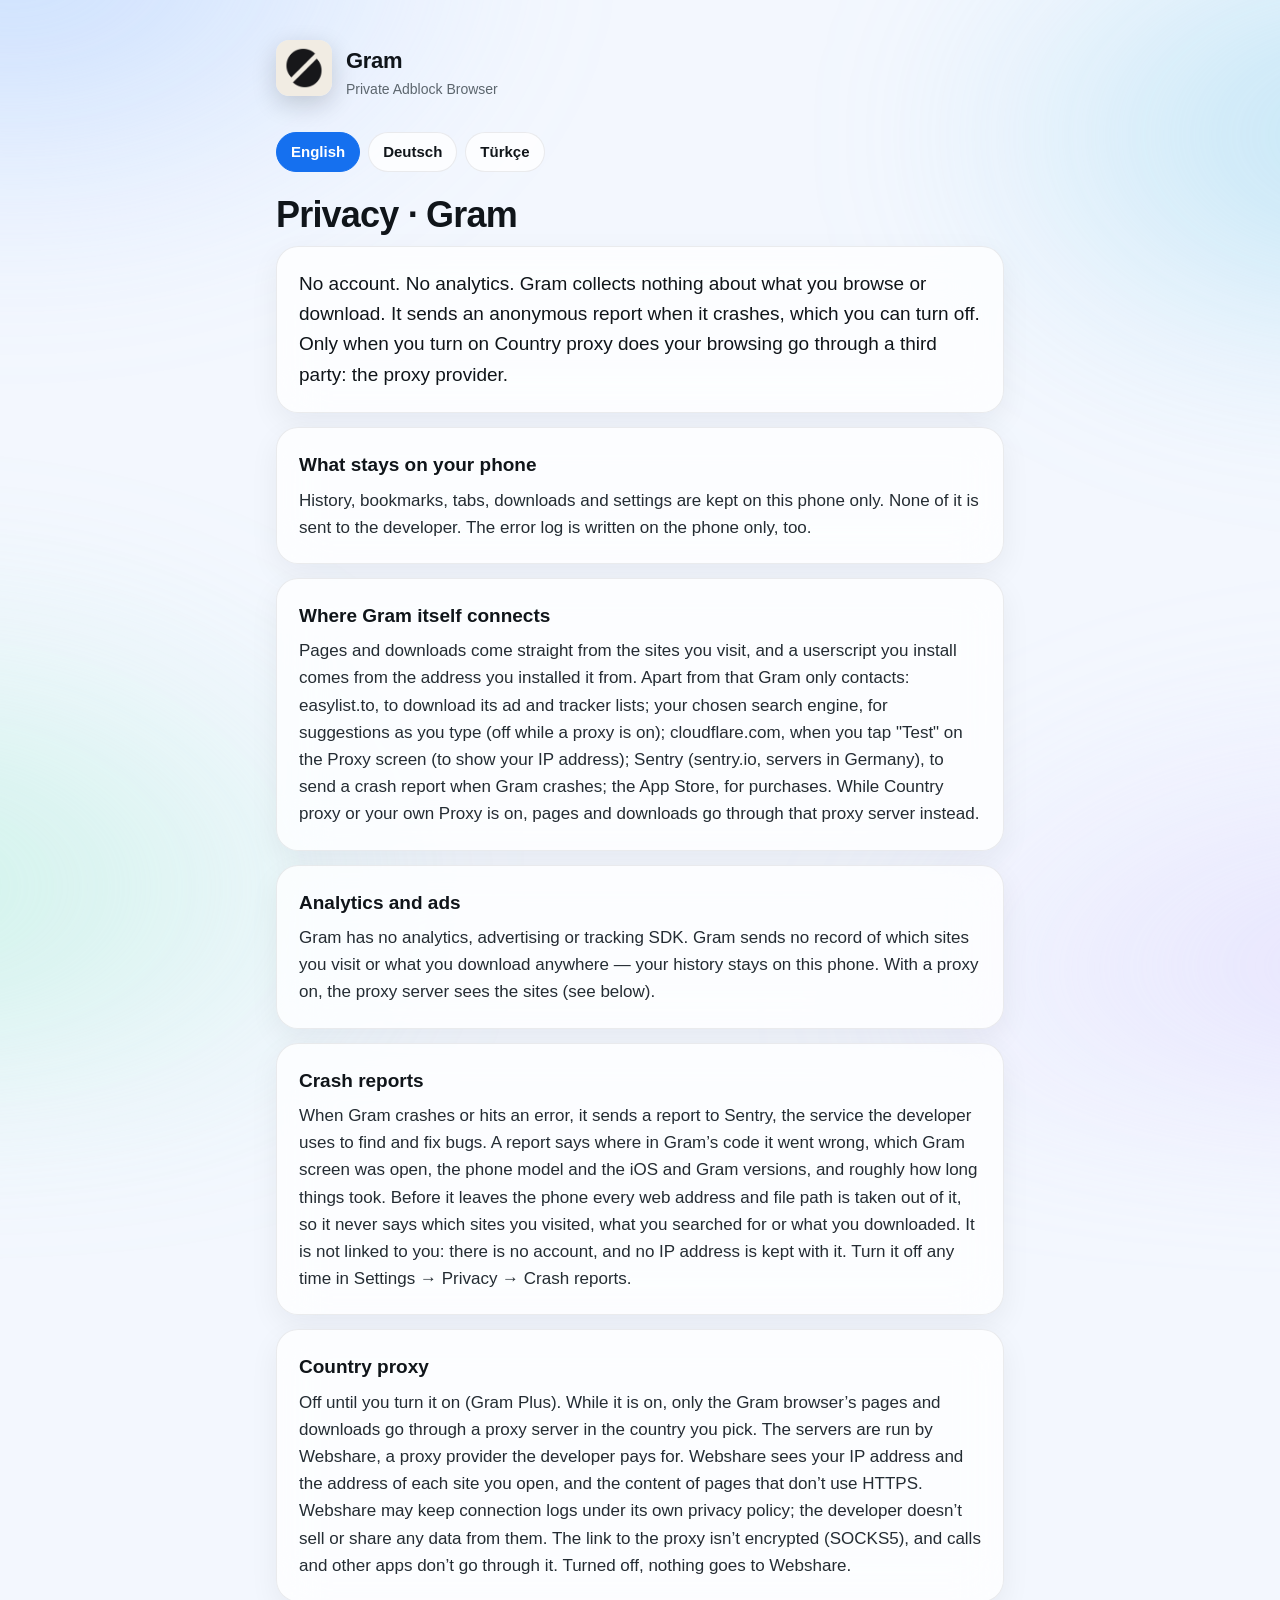
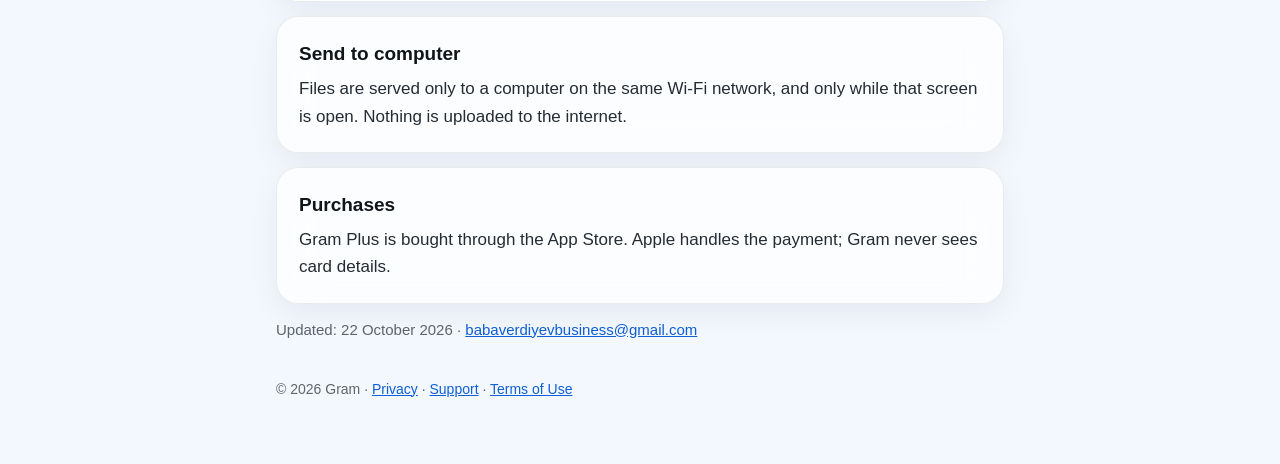
==== privacy/index.html @ 06ae724c "Add privacy policy and support pages Co-Authored-By: Claude Opus 5.5 <noreply@anthropic.com>" ====
<!doctype html>
<html lang="en">
<head>
<meta charset="utf-8">
<meta name="viewport" content="width=device-width, initial-scale=1">
<title>Privacy · Gram</title>
<meta name="description" content="How Gram handles your data.">
<link rel="icon" href="../icon.png">
<link rel="apple-touch-icon" href="../icon.png">
<link rel="stylesheet" href="../style.css">
</head>
<body>
<main>
<header><a href="../"><img src="../icon.png" alt=""></a>
<a href="../" class="brand">Gram<small>Private Adblock Browser</small></a></header>
<nav class="langs" aria-label="Language"><a href="./" aria-current="page" hreflang="en">English</a><a href="de/" hreflang="de">Deutsch</a><a href="tr/" hreflang="tr">Türkçe</a></nav><h1>Privacy · Gram</h1><div class="stack"><p class="lead card">No account. No analytics. Gram collects nothing about what you browse or download. It sends an anonymous report when it crashes, which you can turn off. Only when you turn on Country proxy does your browsing go through a third party: the proxy provider.</p><section class="card"><h2>What stays on your phone</h2><p>History, bookmarks, tabs, downloads and settings are kept on this phone only. None of it is sent to the developer. The error log is written on the phone only, too.</p></section><section class="card"><h2>Where Gram itself connects</h2><p>Pages and downloads come straight from the sites you visit, and a userscript you install comes from the address you installed it from. Apart from that Gram only contacts: easylist.to, to download its ad and tracker lists; your chosen search engine, for suggestions as you type (off while a proxy is on); cloudflare.com, when you tap &quot;Test&quot; on the Proxy screen (to show your IP address); Sentry (sentry.io, servers in Germany), to send a crash report when Gram crashes; the App Store, for purchases. While Country proxy or your own Proxy is on, pages and downloads go through that proxy server instead.</p></section><section class="card"><h2>Analytics and ads</h2><p>Gram has no analytics, advertising or tracking SDK. Gram sends no record of which sites you visit or what you download anywhere — your history stays on this phone. With a proxy on, the proxy server sees the sites (see below).</p></section><section class="card"><h2>Crash reports</h2><p>When Gram crashes or hits an error, it sends a report to Sentry, the service the developer uses to find and fix bugs. A report says where in Gram’s code it went wrong, which Gram screen was open, the phone model and the iOS and Gram versions, and roughly how long things took. Before it leaves the phone every web address and file path is taken out of it, so it never says which sites you visited, what you searched for or what you downloaded. It is not linked to you: there is no account, and no IP address is kept with it. Turn it off any time in Settings → Privacy → Crash reports.</p></section><section class="card"><h2>Country proxy</h2><p>Off until you turn it on (Gram Plus). While it is on, only the Gram browser’s pages and downloads go through a proxy server in the country you pick. The servers are run by Webshare, a proxy provider the developer pays for. Webshare sees your IP address and the address of each site you open, and the content of pages that don’t use HTTPS. Webshare may keep connection logs under its own privacy policy; the developer doesn’t sell or share any data from them. The link to the proxy isn’t encrypted (SOCKS5), and calls and other apps don’t go through it. Turned off, nothing goes to Webshare.</p></section><section class="card"><h2>Send to computer</h2><p>Files are served only to a computer on the same Wi-Fi network, and only while that screen is open. Nothing is uploaded to the internet.</p></section><section class="card"><h2>Purchases</h2><p>Gram Plus is bought through the App Store. Apple handles the payment; Gram never sees card details.</p></section><p class="muted">Updated: 22 October 2026 · <a href="mailto:babaverdiyevbusiness@gmail.com">babaverdiyevbusiness@gmail.com</a></p></div>
<footer>© 2026 Gram · <a href="../privacy/">Privacy</a> · <a href="../support/">Support</a> · <a href="https://www.apple.com/legal/internet-services/itunes/dev/stdeula/">Terms of Use</a></footer>
</main>
</body>
</html>
---- style.css ----
:root {
  --ink: #10151A; --body: #242C33; --muted: #5C666E; --line: rgba(16,21,26,.08);
  --azure: #1570EF; --azure-text: #0F5FD6; --bg: #F3F7FE; --card: rgba(255,255,255,.78);
}
@media (prefers-color-scheme: dark) {
  :root { --ink: #F2F5F8; --body: #D5DBE0; --muted: #98A2AB; --line: rgba(255,255,255,.10);
          --azure-text: #7FB2FF; --bg: #0E1116; --card: rgba(28,33,40,.82); }
}
* { box-sizing: border-box; }
html { -webkit-text-size-adjust: 100%; }
body { margin: 0; background: var(--bg); color: var(--body);
       font: 17px/1.6 -apple-system, BlinkMacSystemFont, "SF Pro Text", "Segoe UI", Roboto, sans-serif; }
body::before { content: ''; position: fixed; inset: -20%; z-index: -1; filter: blur(90px); opacity: .55;
  background: radial-gradient(40% 35% at 15% 10%, #9CC4FF, transparent 70%),
              radial-gradient(35% 30% at 90% 25%, #8AD3EE, transparent 70%),
              radial-gradient(40% 35% at 10% 85%, #A9EFD6, transparent 70%),
              radial-gradient(40% 35% at 90% 95%, #D8CCFF, transparent 70%); }
main { max-width: 760px; margin: 0 auto; padding: 40px 16px 64px; }
header { display: flex; align-items: center; gap: 14px; margin-bottom: 28px; }
header img { width: 56px; height: 56px; border-radius: 13px; box-shadow: 0 8px 24px rgba(16,21,26,.18); }
header a { color: inherit; text-decoration: none; }
.brand { font-weight: 800; font-size: 22px; color: var(--ink); letter-spacing: -.3px; }
.brand small { display: block; font-weight: 500; font-size: 14px; color: var(--muted); letter-spacing: 0; }
h1 { color: var(--ink); font-size: 36px; line-height: 1.15; letter-spacing: -.8px; margin: 0 0 10px; }
h2 { color: var(--ink); font-size: 19px; margin: 0 0 6px; }
p { margin: 0; }
.card { background: var(--card); border: 1px solid var(--line); border-radius: 22px; padding: 22px 22px;
        backdrop-filter: blur(24px) saturate(1.5); -webkit-backdrop-filter: blur(24px) saturate(1.5);
        box-shadow: 0 10px 30px rgba(16,21,26,.06); }
.stack > * + * { margin-top: 14px; }
.lead { font-size: 19px; color: var(--ink); }
.muted { color: var(--muted); font-size: 15px; }
a { color: var(--azure-text); }
.langs { display: flex; gap: 8px; flex-wrap: wrap; margin: 0 0 22px; }
.langs a { text-decoration: none; padding: 7px 14px; border-radius: 999px; font-size: 15px; font-weight: 600;
           background: var(--card); border: 1px solid var(--line); color: var(--ink); }
.langs a[aria-current] { background: var(--azure); color: #fff; border-color: var(--azure); }
.btn { display: inline-block; padding: 12px 20px; border-radius: 14px; background: var(--azure); color: #fff;
       font-weight: 600; text-decoration: none; }
.links { display: flex; gap: 12px; flex-wrap: wrap; }
footer { margin-top: 36px; color: var(--muted); font-size: 14px; }
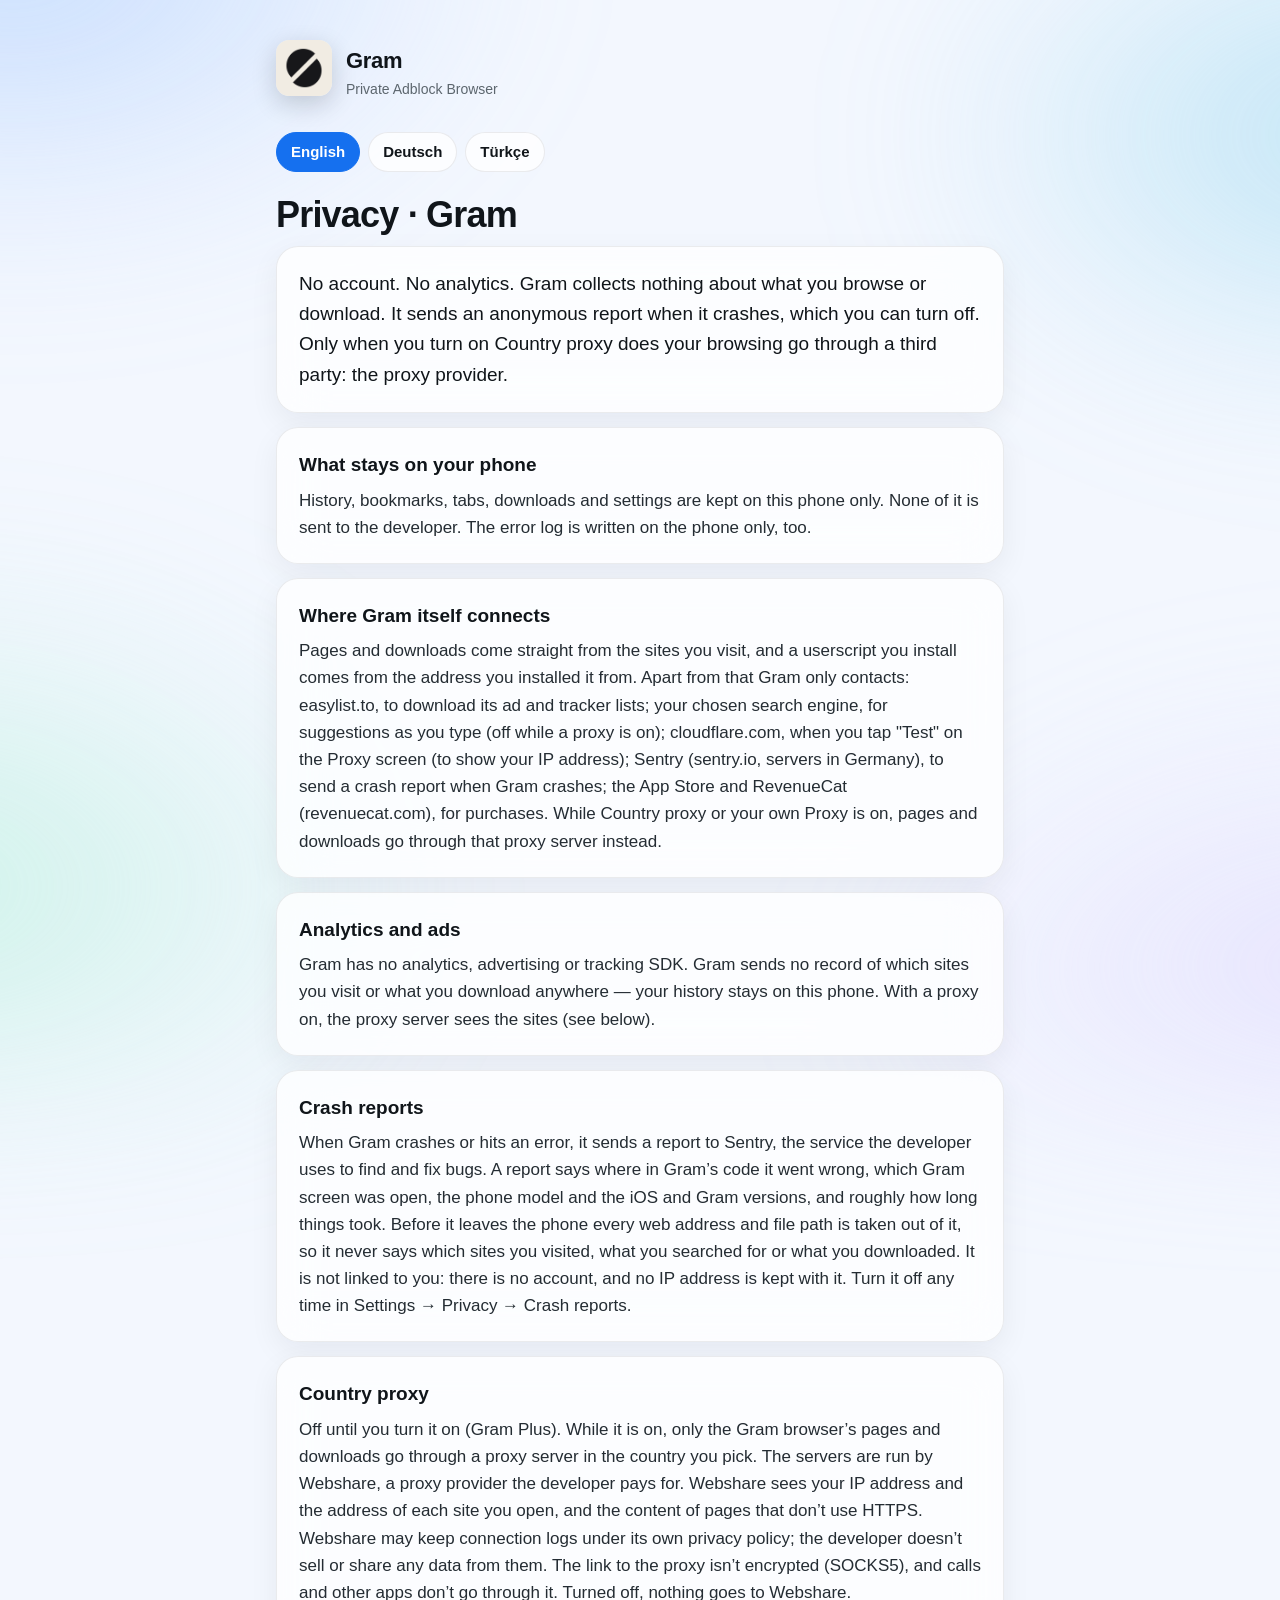
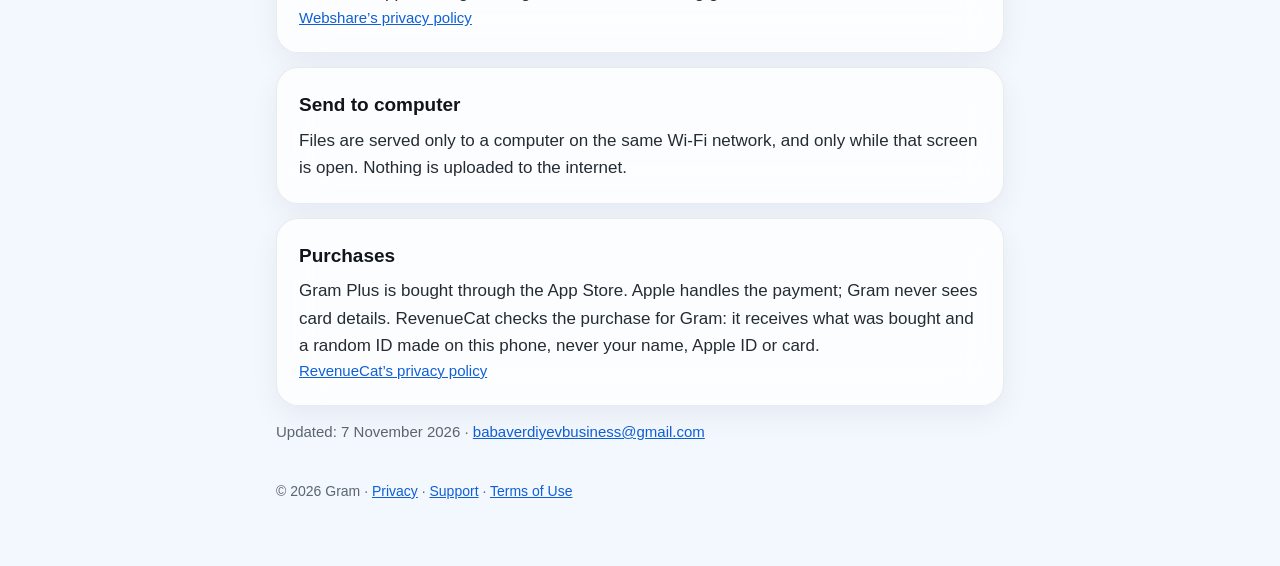
==== commit 3fed8851: "Name RevenueCat in the privacy policy, link RevenueCat and Webshare policies" ====
--- a/privacy/index.html
+++ b/privacy/index.html
@@ -13,7 +13,7 @@
 <main>
 <header><a href="../"><img src="../icon.png" alt=""></a>
 <a href="../" class="brand">Gram<small>Private Adblock Browser</small></a></header>
-<nav class="langs" aria-label="Language"><a href="./" aria-current="page" hreflang="en">English</a><a href="de/" hreflang="de">Deutsch</a><a href="tr/" hreflang="tr">Türkçe</a></nav><h1>Privacy · Gram</h1><div class="stack"><p class="lead card">No account. No analytics. Gram collects nothing about what you browse or download. It sends an anonymous report when it crashes, which you can turn off. Only when you turn on Country proxy does your browsing go through a third party: the proxy provider.</p><section class="card"><h2>What stays on your phone</h2><p>History, bookmarks, tabs, downloads and settings are kept on this phone only. None of it is sent to the developer. The error log is written on the phone only, too.</p></section><section class="card"><h2>Where Gram itself connects</h2><p>Pages and downloads come straight from the sites you visit, and a userscript you install comes from the address you installed it from. Apart from that Gram only contacts: easylist.to, to download its ad and tracker lists; your chosen search engine, for suggestions as you type (off while a proxy is on); cloudflare.com, when you tap &quot;Test&quot; on the Proxy screen (to show your IP address); Sentry (sentry.io, servers in Germany), to send a crash report when Gram crashes; the App Store, for purchases. While Country proxy or your own Proxy is on, pages and downloads go through that proxy server instead.</p></section><section class="card"><h2>Analytics and ads</h2><p>Gram has no analytics, advertising or tracking SDK. Gram sends no record of which sites you visit or what you download anywhere — your history stays on this phone. With a proxy on, the proxy server sees the sites (see below).</p></section><section class="card"><h2>Crash reports</h2><p>When Gram crashes or hits an error, it sends a report to Sentry, the service the developer uses to find and fix bugs. A report says where in Gram’s code it went wrong, which Gram screen was open, the phone model and the iOS and Gram versions, and roughly how long things took. Before it leaves the phone every web address and file path is taken out of it, so it never says which sites you visited, what you searched for or what you downloaded. It is not linked to you: there is no account, and no IP address is kept with it. Turn it off any time in Settings → Privacy → Crash reports.</p></section><section class="card"><h2>Country proxy</h2><p>Off until you turn it on (Gram Plus). While it is on, only the Gram browser’s pages and downloads go through a proxy server in the country you pick. The servers are run by Webshare, a proxy provider the developer pays for. Webshare sees your IP address and the address of each site you open, and the content of pages that don’t use HTTPS. Webshare may keep connection logs under its own privacy policy; the developer doesn’t sell or share any data from them. The link to the proxy isn’t encrypted (SOCKS5), and calls and other apps don’t go through it. Turned off, nothing goes to Webshare.</p></section><section class="card"><h2>Send to computer</h2><p>Files are served only to a computer on the same Wi-Fi network, and only while that screen is open. Nothing is uploaded to the internet.</p></section><section class="card"><h2>Purchases</h2><p>Gram Plus is bought through the App Store. Apple handles the payment; Gram never sees card details.</p></section><p class="muted">Updated: 22 October 2026 · <a href="mailto:babaverdiyevbusiness@gmail.com">babaverdiyevbusiness@gmail.com</a></p></div>
+<nav class="langs" aria-label="Language"><a href="./" aria-current="page" hreflang="en">English</a><a href="de/" hreflang="de">Deutsch</a><a href="tr/" hreflang="tr">Türkçe</a></nav><h1>Privacy · Gram</h1><div class="stack"><p class="lead card">No account. No analytics. Gram collects nothing about what you browse or download. It sends an anonymous report when it crashes, which you can turn off. Only when you turn on Country proxy does your browsing go through a third party: the proxy provider.</p><section class="card"><h2>What stays on your phone</h2><p>History, bookmarks, tabs, downloads and settings are kept on this phone only. None of it is sent to the developer. The error log is written on the phone only, too.</p></section><section class="card"><h2>Where Gram itself connects</h2><p>Pages and downloads come straight from the sites you visit, and a userscript you install comes from the address you installed it from. Apart from that Gram only contacts: easylist.to, to download its ad and tracker lists; your chosen search engine, for suggestions as you type (off while a proxy is on); cloudflare.com, when you tap &quot;Test&quot; on the Proxy screen (to show your IP address); Sentry (sentry.io, servers in Germany), to send a crash report when Gram crashes; the App Store and RevenueCat (revenuecat.com), for purchases. While Country proxy or your own Proxy is on, pages and downloads go through that proxy server instead.</p></section><section class="card"><h2>Analytics and ads</h2><p>Gram has no analytics, advertising or tracking SDK. Gram sends no record of which sites you visit or what you download anywhere — your history stays on this phone. With a proxy on, the proxy server sees the sites (see below).</p></section><section class="card"><h2>Crash reports</h2><p>When Gram crashes or hits an error, it sends a report to Sentry, the service the developer uses to find and fix bugs. A report says where in Gram’s code it went wrong, which Gram screen was open, the phone model and the iOS and Gram versions, and roughly how long things took. Before it leaves the phone every web address and file path is taken out of it, so it never says which sites you visited, what you searched for or what you downloaded. It is not linked to you: there is no account, and no IP address is kept with it. Turn it off any time in Settings → Privacy → Crash reports.</p></section><section class="card"><h2>Country proxy</h2><p>Off until you turn it on (Gram Plus). While it is on, only the Gram browser’s pages and downloads go through a proxy server in the country you pick. The servers are run by Webshare, a proxy provider the developer pays for. Webshare sees your IP address and the address of each site you open, and the content of pages that don’t use HTTPS. Webshare may keep connection logs under its own privacy policy; the developer doesn’t sell or share any data from them. The link to the proxy isn’t encrypted (SOCKS5), and calls and other apps don’t go through it. Turned off, nothing goes to Webshare.</p><p class="muted"><a href="https://www.webshare.io/privacy-policy">Webshare’s privacy policy</a></p></section><section class="card"><h2>Send to computer</h2><p>Files are served only to a computer on the same Wi-Fi network, and only while that screen is open. Nothing is uploaded to the internet.</p></section><section class="card"><h2>Purchases</h2><p>Gram Plus is bought through the App Store. Apple handles the payment; Gram never sees card details. RevenueCat checks the purchase for Gram: it receives what was bought and a random ID made on this phone, never your name, Apple ID or card.</p><p class="muted"><a href="https://www.revenuecat.com/privacy">RevenueCat’s privacy policy</a></p></section><p class="muted">Updated: 7 November 2026 · <a href="mailto:babaverdiyevbusiness@gmail.com">babaverdiyevbusiness@gmail.com</a></p></div>
 <footer>© 2026 Gram · <a href="../privacy/">Privacy</a> · <a href="../support/">Support</a> · <a href="https://www.apple.com/legal/internet-services/itunes/dev/stdeula/">Terms of Use</a></footer>
 </main>
 </body>
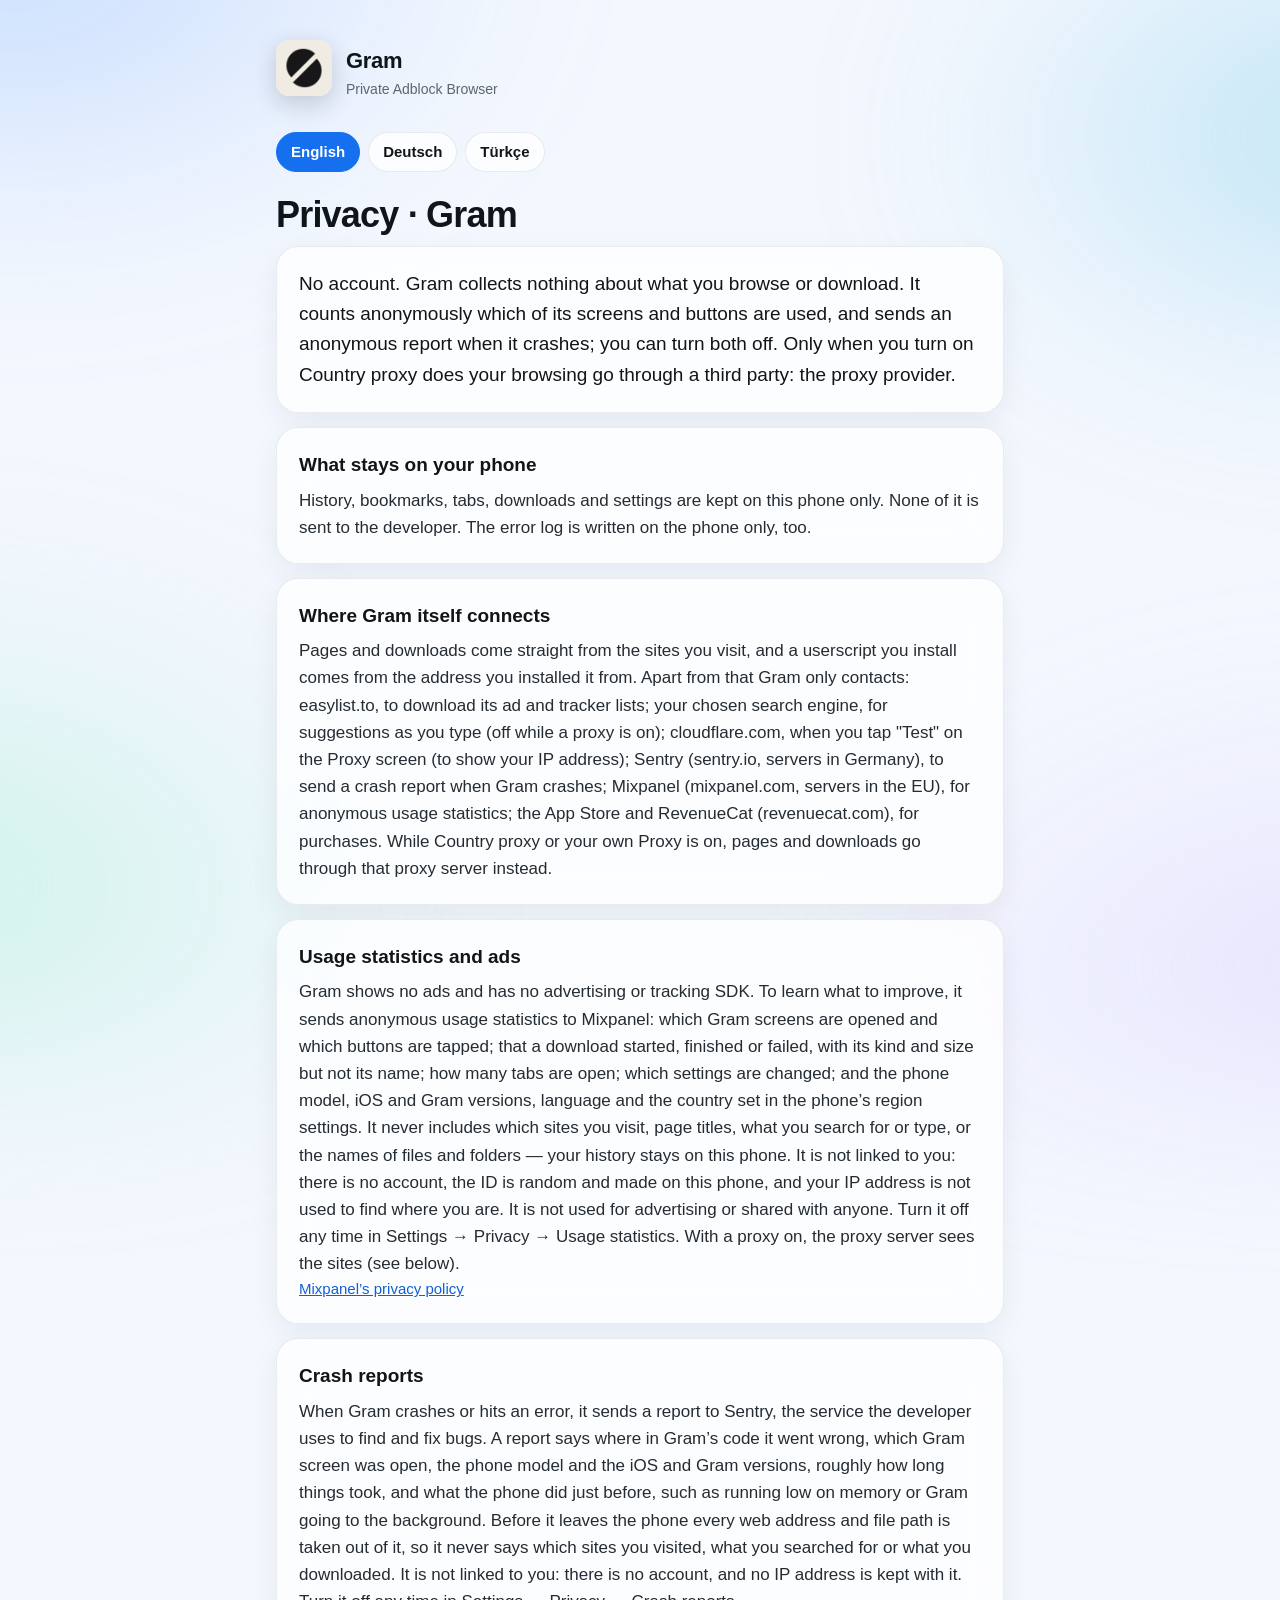
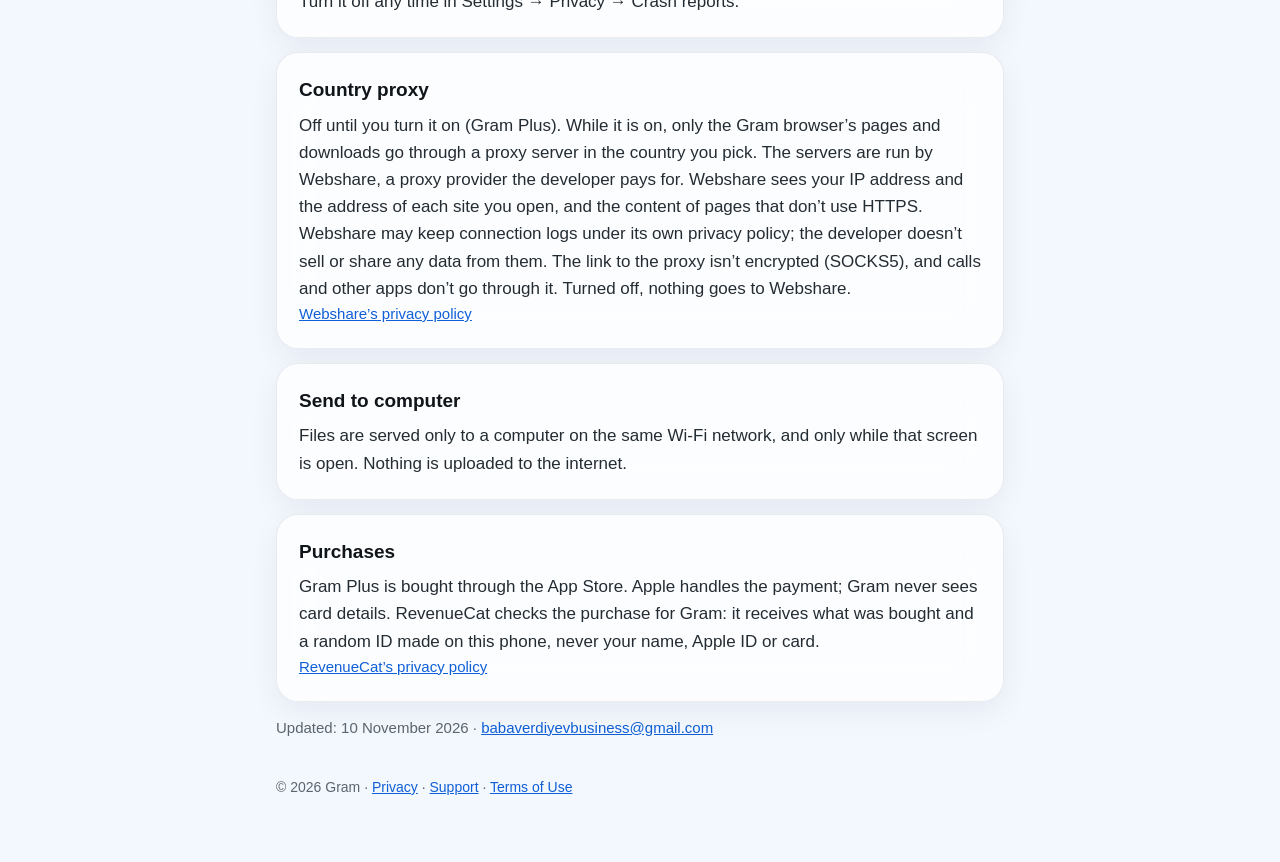
==== commit a269c7df: "Add anonymous usage statistics (Mixpanel) to the privacy policy" ====
--- a/privacy/index.html
+++ b/privacy/index.html
@@ -13,7 +13,7 @@
 <main>
 <header><a href="../"><img src="../icon.png" alt=""></a>
 <a href="../" class="brand">Gram<small>Private Adblock Browser</small></a></header>
-<nav class="langs" aria-label="Language"><a href="./" aria-current="page" hreflang="en">English</a><a href="de/" hreflang="de">Deutsch</a><a href="tr/" hreflang="tr">Türkçe</a></nav><h1>Privacy · Gram</h1><div class="stack"><p class="lead card">No account. No analytics. Gram collects nothing about what you browse or download. It sends an anonymous report when it crashes, which you can turn off. Only when you turn on Country proxy does your browsing go through a third party: the proxy provider.</p><section class="card"><h2>What stays on your phone</h2><p>History, bookmarks, tabs, downloads and settings are kept on this phone only. None of it is sent to the developer. The error log is written on the phone only, too.</p></section><section class="card"><h2>Where Gram itself connects</h2><p>Pages and downloads come straight from the sites you visit, and a userscript you install comes from the address you installed it from. Apart from that Gram only contacts: easylist.to, to download its ad and tracker lists; your chosen search engine, for suggestions as you type (off while a proxy is on); cloudflare.com, when you tap &quot;Test&quot; on the Proxy screen (to show your IP address); Sentry (sentry.io, servers in Germany), to send a crash report when Gram crashes; the App Store and RevenueCat (revenuecat.com), for purchases. While Country proxy or your own Proxy is on, pages and downloads go through that proxy server instead.</p></section><section class="card"><h2>Analytics and ads</h2><p>Gram has no analytics, advertising or tracking SDK. Gram sends no record of which sites you visit or what you download anywhere — your history stays on this phone. With a proxy on, the proxy server sees the sites (see below).</p></section><section class="card"><h2>Crash reports</h2><p>When Gram crashes or hits an error, it sends a report to Sentry, the service the developer uses to find and fix bugs. A report says where in Gram’s code it went wrong, which Gram screen was open, the phone model and the iOS and Gram versions, and roughly how long things took. Before it leaves the phone every web address and file path is taken out of it, so it never says which sites you visited, what you searched for or what you downloaded. It is not linked to you: there is no account, and no IP address is kept with it. Turn it off any time in Settings → Privacy → Crash reports.</p></section><section class="card"><h2>Country proxy</h2><p>Off until you turn it on (Gram Plus). While it is on, only the Gram browser’s pages and downloads go through a proxy server in the country you pick. The servers are run by Webshare, a proxy provider the developer pays for. Webshare sees your IP address and the address of each site you open, and the content of pages that don’t use HTTPS. Webshare may keep connection logs under its own privacy policy; the developer doesn’t sell or share any data from them. The link to the proxy isn’t encrypted (SOCKS5), and calls and other apps don’t go through it. Turned off, nothing goes to Webshare.</p><p class="muted"><a href="https://www.webshare.io/privacy-policy">Webshare’s privacy policy</a></p></section><section class="card"><h2>Send to computer</h2><p>Files are served only to a computer on the same Wi-Fi network, and only while that screen is open. Nothing is uploaded to the internet.</p></section><section class="card"><h2>Purchases</h2><p>Gram Plus is bought through the App Store. Apple handles the payment; Gram never sees card details. RevenueCat checks the purchase for Gram: it receives what was bought and a random ID made on this phone, never your name, Apple ID or card.</p><p class="muted"><a href="https://www.revenuecat.com/privacy">RevenueCat’s privacy policy</a></p></section><p class="muted">Updated: 7 November 2026 · <a href="mailto:babaverdiyevbusiness@gmail.com">babaverdiyevbusiness@gmail.com</a></p></div>
+<nav class="langs" aria-label="Language"><a href="./" aria-current="page" hreflang="en">English</a><a href="de/" hreflang="de">Deutsch</a><a href="tr/" hreflang="tr">Türkçe</a></nav><h1>Privacy · Gram</h1><div class="stack"><p class="lead card">No account. Gram collects nothing about what you browse or download. It counts anonymously which of its screens and buttons are used, and sends an anonymous report when it crashes; you can turn both off. Only when you turn on Country proxy does your browsing go through a third party: the proxy provider.</p><section class="card"><h2>What stays on your phone</h2><p>History, bookmarks, tabs, downloads and settings are kept on this phone only. None of it is sent to the developer. The error log is written on the phone only, too.</p></section><section class="card"><h2>Where Gram itself connects</h2><p>Pages and downloads come straight from the sites you visit, and a userscript you install comes from the address you installed it from. Apart from that Gram only contacts: easylist.to, to download its ad and tracker lists; your chosen search engine, for suggestions as you type (off while a proxy is on); cloudflare.com, when you tap &quot;Test&quot; on the Proxy screen (to show your IP address); Sentry (sentry.io, servers in Germany), to send a crash report when Gram crashes; Mixpanel (mixpanel.com, servers in the EU), for anonymous usage statistics; the App Store and RevenueCat (revenuecat.com), for purchases. While Country proxy or your own Proxy is on, pages and downloads go through that proxy server instead.</p></section><section class="card"><h2>Usage statistics and ads</h2><p>Gram shows no ads and has no advertising or tracking SDK. To learn what to improve, it sends anonymous usage statistics to Mixpanel: which Gram screens are opened and which buttons are tapped; that a download started, finished or failed, with its kind and size but not its name; how many tabs are open; which settings are changed; and the phone model, iOS and Gram versions, language and the country set in the phone’s region settings. It never includes which sites you visit, page titles, what you search for or type, or the names of files and folders — your history stays on this phone. It is not linked to you: there is no account, the ID is random and made on this phone, and your IP address is not used to find where you are. It is not used for advertising or shared with anyone. Turn it off any time in Settings → Privacy → Usage statistics. With a proxy on, the proxy server sees the sites (see below).</p><p class="muted"><a href="https://mixpanel.com/legal/privacy-policy/">Mixpanel’s privacy policy</a></p></section><section class="card"><h2>Crash reports</h2><p>When Gram crashes or hits an error, it sends a report to Sentry, the service the developer uses to find and fix bugs. A report says where in Gram’s code it went wrong, which Gram screen was open, the phone model and the iOS and Gram versions, roughly how long things took, and what the phone did just before, such as running low on memory or Gram going to the background. Before it leaves the phone every web address and file path is taken out of it, so it never says which sites you visited, what you searched for or what you downloaded. It is not linked to you: there is no account, and no IP address is kept with it. Turn it off any time in Settings → Privacy → Crash reports.</p></section><section class="card"><h2>Country proxy</h2><p>Off until you turn it on (Gram Plus). While it is on, only the Gram browser’s pages and downloads go through a proxy server in the country you pick. The servers are run by Webshare, a proxy provider the developer pays for. Webshare sees your IP address and the address of each site you open, and the content of pages that don’t use HTTPS. Webshare may keep connection logs under its own privacy policy; the developer doesn’t sell or share any data from them. The link to the proxy isn’t encrypted (SOCKS5), and calls and other apps don’t go through it. Turned off, nothing goes to Webshare.</p><p class="muted"><a href="https://www.webshare.io/privacy-policy">Webshare’s privacy policy</a></p></section><section class="card"><h2>Send to computer</h2><p>Files are served only to a computer on the same Wi-Fi network, and only while that screen is open. Nothing is uploaded to the internet.</p></section><section class="card"><h2>Purchases</h2><p>Gram Plus is bought through the App Store. Apple handles the payment; Gram never sees card details. RevenueCat checks the purchase for Gram: it receives what was bought and a random ID made on this phone, never your name, Apple ID or card.</p><p class="muted"><a href="https://www.revenuecat.com/privacy">RevenueCat’s privacy policy</a></p></section><p class="muted">Updated: 10 November 2026 · <a href="mailto:babaverdiyevbusiness@gmail.com">babaverdiyevbusiness@gmail.com</a></p></div>
 <footer>© 2026 Gram · <a href="../privacy/">Privacy</a> · <a href="../support/">Support</a> · <a href="https://www.apple.com/legal/internet-services/itunes/dev/stdeula/">Terms of Use</a></footer>
 </main>
 </body>
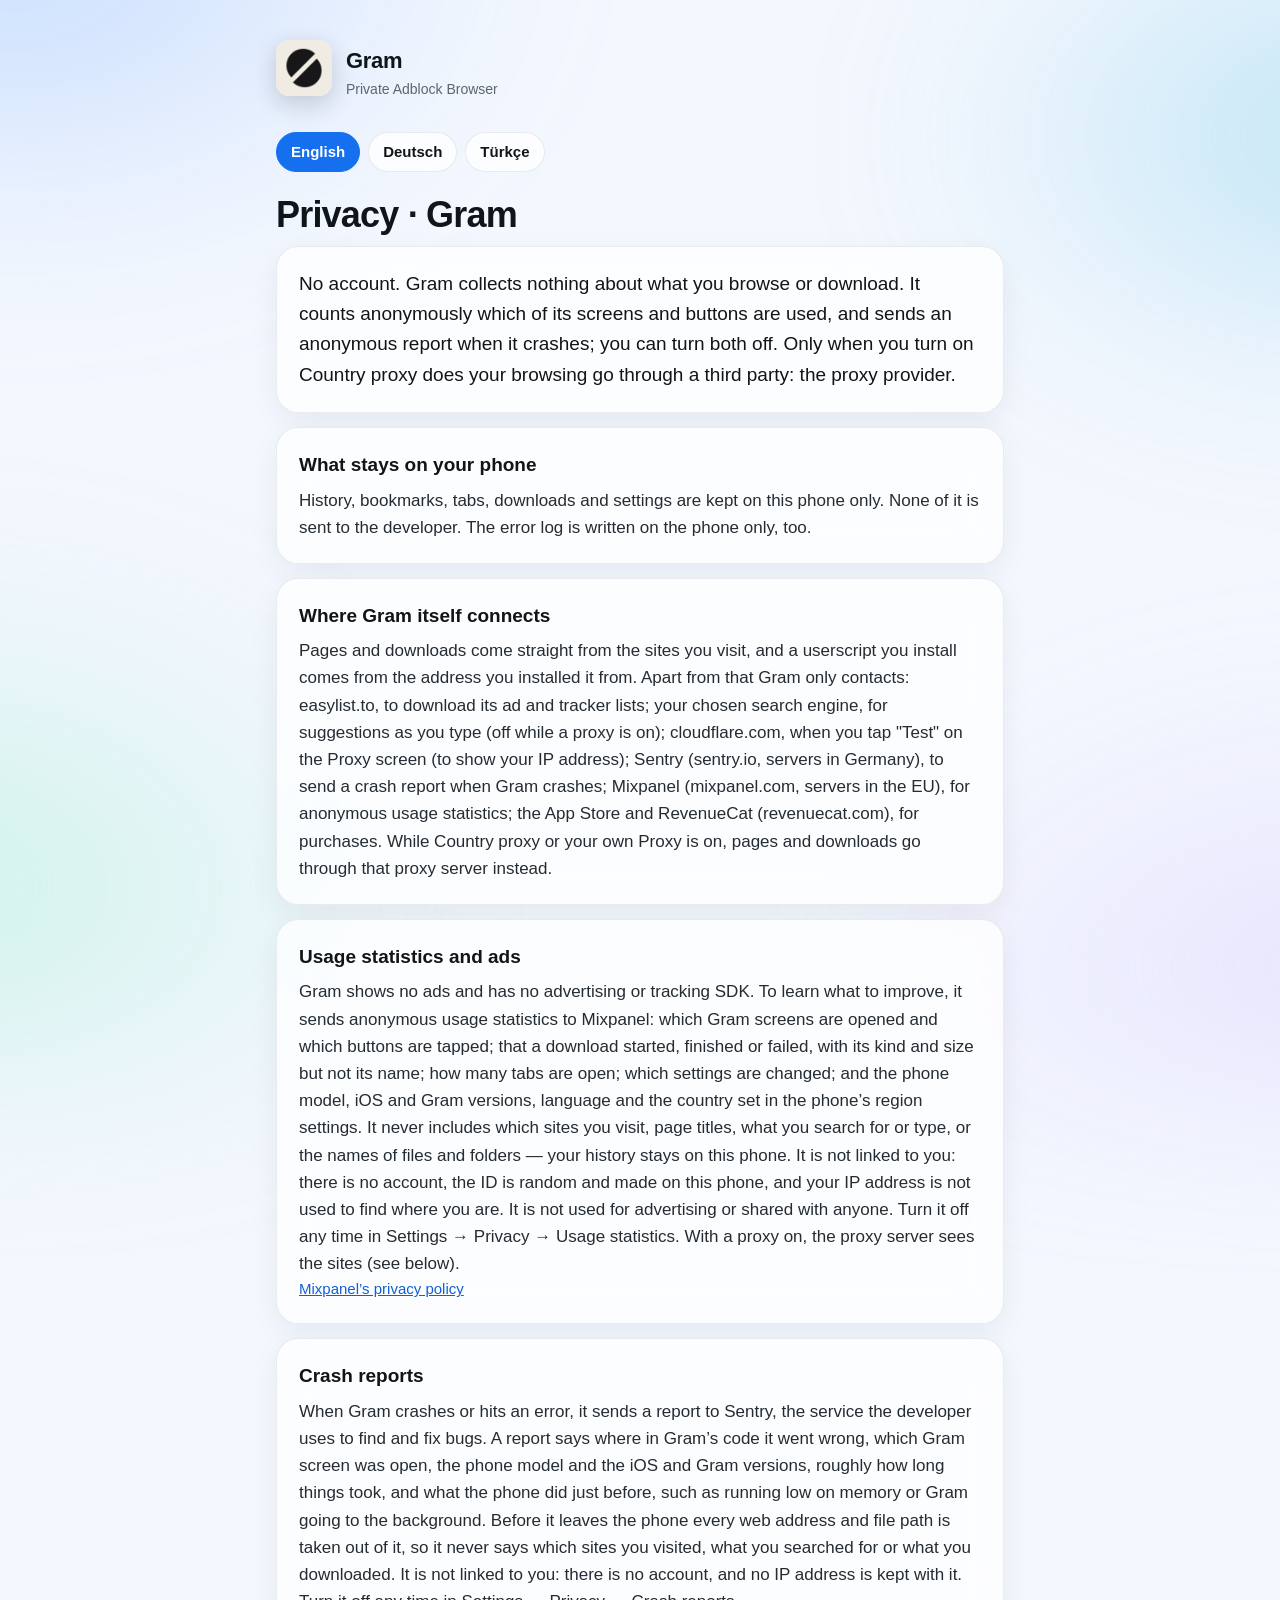
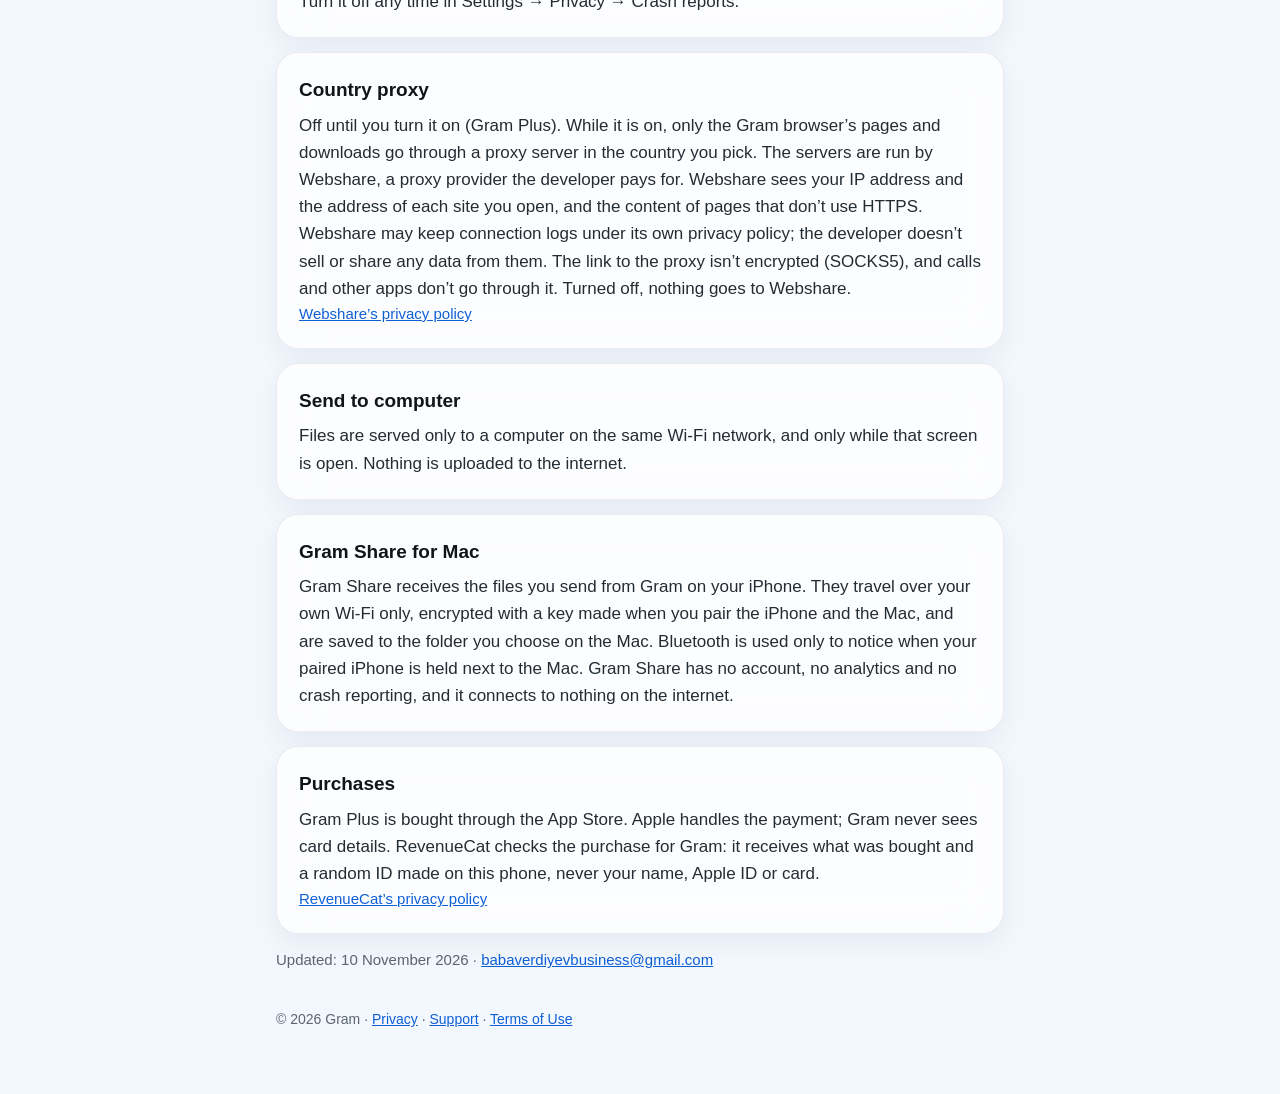
==== commit 07406921: "Gram Share for Mac: privacy section and support answer" ====
--- a/privacy/index.html
+++ b/privacy/index.html
@@ -13,7 +13,7 @@
 <main>
 <header><a href="../"><img src="../icon.png" alt=""></a>
 <a href="../" class="brand">Gram<small>Private Adblock Browser</small></a></header>
-<nav class="langs" aria-label="Language"><a href="./" aria-current="page" hreflang="en">English</a><a href="de/" hreflang="de">Deutsch</a><a href="tr/" hreflang="tr">Türkçe</a></nav><h1>Privacy · Gram</h1><div class="stack"><p class="lead card">No account. Gram collects nothing about what you browse or download. It counts anonymously which of its screens and buttons are used, and sends an anonymous report when it crashes; you can turn both off. Only when you turn on Country proxy does your browsing go through a third party: the proxy provider.</p><section class="card"><h2>What stays on your phone</h2><p>History, bookmarks, tabs, downloads and settings are kept on this phone only. None of it is sent to the developer. The error log is written on the phone only, too.</p></section><section class="card"><h2>Where Gram itself connects</h2><p>Pages and downloads come straight from the sites you visit, and a userscript you install comes from the address you installed it from. Apart from that Gram only contacts: easylist.to, to download its ad and tracker lists; your chosen search engine, for suggestions as you type (off while a proxy is on); cloudflare.com, when you tap &quot;Test&quot; on the Proxy screen (to show your IP address); Sentry (sentry.io, servers in Germany), to send a crash report when Gram crashes; Mixpanel (mixpanel.com, servers in the EU), for anonymous usage statistics; the App Store and RevenueCat (revenuecat.com), for purchases. While Country proxy or your own Proxy is on, pages and downloads go through that proxy server instead.</p></section><section class="card"><h2>Usage statistics and ads</h2><p>Gram shows no ads and has no advertising or tracking SDK. To learn what to improve, it sends anonymous usage statistics to Mixpanel: which Gram screens are opened and which buttons are tapped; that a download started, finished or failed, with its kind and size but not its name; how many tabs are open; which settings are changed; and the phone model, iOS and Gram versions, language and the country set in the phone’s region settings. It never includes which sites you visit, page titles, what you search for or type, or the names of files and folders — your history stays on this phone. It is not linked to you: there is no account, the ID is random and made on this phone, and your IP address is not used to find where you are. It is not used for advertising or shared with anyone. Turn it off any time in Settings → Privacy → Usage statistics. With a proxy on, the proxy server sees the sites (see below).</p><p class="muted"><a href="https://mixpanel.com/legal/privacy-policy/">Mixpanel’s privacy policy</a></p></section><section class="card"><h2>Crash reports</h2><p>When Gram crashes or hits an error, it sends a report to Sentry, the service the developer uses to find and fix bugs. A report says where in Gram’s code it went wrong, which Gram screen was open, the phone model and the iOS and Gram versions, roughly how long things took, and what the phone did just before, such as running low on memory or Gram going to the background. Before it leaves the phone every web address and file path is taken out of it, so it never says which sites you visited, what you searched for or what you downloaded. It is not linked to you: there is no account, and no IP address is kept with it. Turn it off any time in Settings → Privacy → Crash reports.</p></section><section class="card"><h2>Country proxy</h2><p>Off until you turn it on (Gram Plus). While it is on, only the Gram browser’s pages and downloads go through a proxy server in the country you pick. The servers are run by Webshare, a proxy provider the developer pays for. Webshare sees your IP address and the address of each site you open, and the content of pages that don’t use HTTPS. Webshare may keep connection logs under its own privacy policy; the developer doesn’t sell or share any data from them. The link to the proxy isn’t encrypted (SOCKS5), and calls and other apps don’t go through it. Turned off, nothing goes to Webshare.</p><p class="muted"><a href="https://www.webshare.io/privacy-policy">Webshare’s privacy policy</a></p></section><section class="card"><h2>Send to computer</h2><p>Files are served only to a computer on the same Wi-Fi network, and only while that screen is open. Nothing is uploaded to the internet.</p></section><section class="card"><h2>Purchases</h2><p>Gram Plus is bought through the App Store. Apple handles the payment; Gram never sees card details. RevenueCat checks the purchase for Gram: it receives what was bought and a random ID made on this phone, never your name, Apple ID or card.</p><p class="muted"><a href="https://www.revenuecat.com/privacy">RevenueCat’s privacy policy</a></p></section><p class="muted">Updated: 10 November 2026 · <a href="mailto:babaverdiyevbusiness@gmail.com">babaverdiyevbusiness@gmail.com</a></p></div>
+<nav class="langs" aria-label="Language"><a href="./" aria-current="page" hreflang="en">English</a><a href="de/" hreflang="de">Deutsch</a><a href="tr/" hreflang="tr">Türkçe</a></nav><h1>Privacy · Gram</h1><div class="stack"><p class="lead card">No account. Gram collects nothing about what you browse or download. It counts anonymously which of its screens and buttons are used, and sends an anonymous report when it crashes; you can turn both off. Only when you turn on Country proxy does your browsing go through a third party: the proxy provider.</p><section class="card"><h2>What stays on your phone</h2><p>History, bookmarks, tabs, downloads and settings are kept on this phone only. None of it is sent to the developer. The error log is written on the phone only, too.</p></section><section class="card"><h2>Where Gram itself connects</h2><p>Pages and downloads come straight from the sites you visit, and a userscript you install comes from the address you installed it from. Apart from that Gram only contacts: easylist.to, to download its ad and tracker lists; your chosen search engine, for suggestions as you type (off while a proxy is on); cloudflare.com, when you tap &quot;Test&quot; on the Proxy screen (to show your IP address); Sentry (sentry.io, servers in Germany), to send a crash report when Gram crashes; Mixpanel (mixpanel.com, servers in the EU), for anonymous usage statistics; the App Store and RevenueCat (revenuecat.com), for purchases. While Country proxy or your own Proxy is on, pages and downloads go through that proxy server instead.</p></section><section class="card"><h2>Usage statistics and ads</h2><p>Gram shows no ads and has no advertising or tracking SDK. To learn what to improve, it sends anonymous usage statistics to Mixpanel: which Gram screens are opened and which buttons are tapped; that a download started, finished or failed, with its kind and size but not its name; how many tabs are open; which settings are changed; and the phone model, iOS and Gram versions, language and the country set in the phone’s region settings. It never includes which sites you visit, page titles, what you search for or type, or the names of files and folders — your history stays on this phone. It is not linked to you: there is no account, the ID is random and made on this phone, and your IP address is not used to find where you are. It is not used for advertising or shared with anyone. Turn it off any time in Settings → Privacy → Usage statistics. With a proxy on, the proxy server sees the sites (see below).</p><p class="muted"><a href="https://mixpanel.com/legal/privacy-policy/">Mixpanel’s privacy policy</a></p></section><section class="card"><h2>Crash reports</h2><p>When Gram crashes or hits an error, it sends a report to Sentry, the service the developer uses to find and fix bugs. A report says where in Gram’s code it went wrong, which Gram screen was open, the phone model and the iOS and Gram versions, roughly how long things took, and what the phone did just before, such as running low on memory or Gram going to the background. Before it leaves the phone every web address and file path is taken out of it, so it never says which sites you visited, what you searched for or what you downloaded. It is not linked to you: there is no account, and no IP address is kept with it. Turn it off any time in Settings → Privacy → Crash reports.</p></section><section class="card"><h2>Country proxy</h2><p>Off until you turn it on (Gram Plus). While it is on, only the Gram browser’s pages and downloads go through a proxy server in the country you pick. The servers are run by Webshare, a proxy provider the developer pays for. Webshare sees your IP address and the address of each site you open, and the content of pages that don’t use HTTPS. Webshare may keep connection logs under its own privacy policy; the developer doesn’t sell or share any data from them. The link to the proxy isn’t encrypted (SOCKS5), and calls and other apps don’t go through it. Turned off, nothing goes to Webshare.</p><p class="muted"><a href="https://www.webshare.io/privacy-policy">Webshare’s privacy policy</a></p></section><section class="card"><h2>Send to computer</h2><p>Files are served only to a computer on the same Wi-Fi network, and only while that screen is open. Nothing is uploaded to the internet.</p></section><section class="card"><h2>Gram Share for Mac</h2><p>Gram Share receives the files you send from Gram on your iPhone. They travel over your own Wi-Fi only, encrypted with a key made when you pair the iPhone and the Mac, and are saved to the folder you choose on the Mac. Bluetooth is used only to notice when your paired iPhone is held next to the Mac. Gram Share has no account, no analytics and no crash reporting, and it connects to nothing on the internet.</p></section><section class="card"><h2>Purchases</h2><p>Gram Plus is bought through the App Store. Apple handles the payment; Gram never sees card details. RevenueCat checks the purchase for Gram: it receives what was bought and a random ID made on this phone, never your name, Apple ID or card.</p><p class="muted"><a href="https://www.revenuecat.com/privacy">RevenueCat’s privacy policy</a></p></section><p class="muted">Updated: 10 November 2026 · <a href="mailto:babaverdiyevbusiness@gmail.com">babaverdiyevbusiness@gmail.com</a></p></div>
 <footer>© 2026 Gram · <a href="../privacy/">Privacy</a> · <a href="../support/">Support</a> · <a href="https://www.apple.com/legal/internet-services/itunes/dev/stdeula/">Terms of Use</a></footer>
 </main>
 </body>
